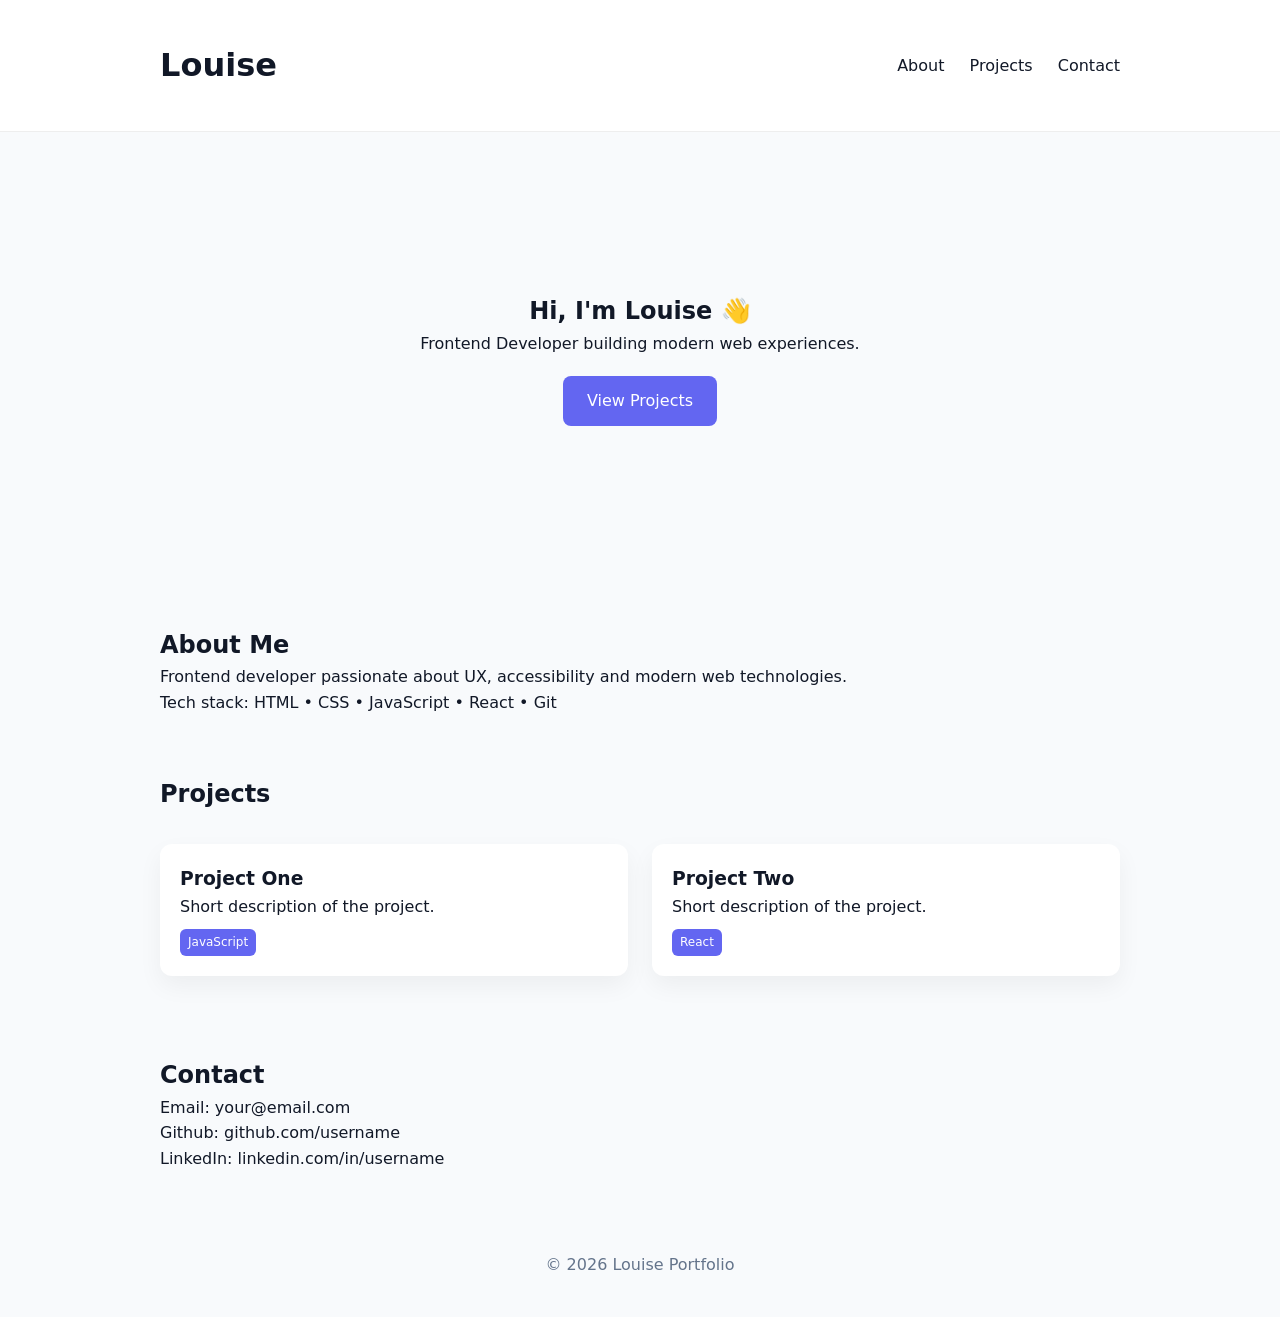
==== index.html @ fa5f1591 "Project setup" ====
<!DOCTYPE html>
<html lang="en">
<head>
<meta charset="UTF-8">
<meta name="viewport" content="width=device-width, initial-scale=1.0">
<title>Louise Portfolio</title>
<link rel="stylesheet" href="css/styles.css">
</head>
<body>

<header class="navbar">
  <div class="container nav-inner">
    <h1 class="logo">Louise</h1>
    <nav>
      <a href="#about">About</a>
      <a href="#projects">Projects</a>
      <a href="#contact">Contact</a>
    </nav>
  </div>
</header>

<section class="hero">
  <div class="container">
    <h2>Hi, I'm Louise 👋</h2>
    <p>Frontend Developer building modern web experiences.</p>
    <a href="#projects" class="btn">View Projects</a>
  </div>
</section>

<section id="about" class="about container">
  <h2>About Me</h2>
  <p>
  Frontend developer passionate about UX, accessibility and modern web technologies.
  </p>
  <p>Tech stack: HTML • CSS • JavaScript • React • Git</p>
</section>

<section id="projects" class="projects container">
<h2>Projects</h2>

<div class="project-grid">

<a class="project-card" href="projects/project1.html">
<h3>Project One</h3>
<p>Short description of the project.</p>
<span class="tag">JavaScript</span>
</a>

<a class="project-card" href="projects/project2.html">
<h3>Project Two</h3>
<p>Short description of the project.</p>
<span class="tag">React</span>
</a>

</div>

</section>

<section id="contact" class="contact container">
<h2>Contact</h2>
<p>Email: your@email.com</p>
<p>Github: github.com/username</p>
<p>LinkedIn: linkedin.com/in/username</p>
</section>

<footer class="footer">
<p>© 2026 Louise Portfolio</p>
</footer>

</body>
</html>
---- css/styles.css ----
:root{
--bg:#f8fafc;
--primary:#111827;
--accent:#6366f1;
--secondary:#64748b;
}

*{
box-sizing:border-box;
margin:0;
padding:0;
font-family:system-ui;
}

body{
background:var(--bg);
color:var(--primary);
line-height:1.6;
}

.container{
max-width:1000px;
margin:auto;
padding:40px 20px;
}

.navbar{
background:white;
border-bottom:1px solid #eee;
position:sticky;
top:0;
}

.nav-inner{
display:flex;
justify-content:space-between;
align-items:center;
}

nav a{
margin-left:20px;
text-decoration:none;
color:var(--primary);
}

.hero{
padding:120px 20px;
text-align:center;
}

.btn{
background:var(--accent);
color:white;
padding:12px 24px;
border-radius:8px;
text-decoration:none;
display:inline-block;
margin-top:20px;
}

.projects{
padding-top:20px;
}

.project-grid{
display:grid;
grid-template-columns:repeat(auto-fit,minmax(250px,1fr));
gap:24px;
margin-top:30px;
}

.project-card{
background:white;
padding:20px;
border-radius:12px;
text-decoration:none;
color:var(--primary);
box-shadow:0 10px 25px rgba(0,0,0,0.05);
transition:0.2s;
}

.project-card:hover{
transform:translateY(-5px);
}

.tag{
display:inline-block;
margin-top:10px;
font-size:12px;
background:var(--accent);
color:white;
padding:4px 8px;
border-radius:6px;
}

.footer{
text-align:center;
padding:40px;
color:var(--secondary);
}
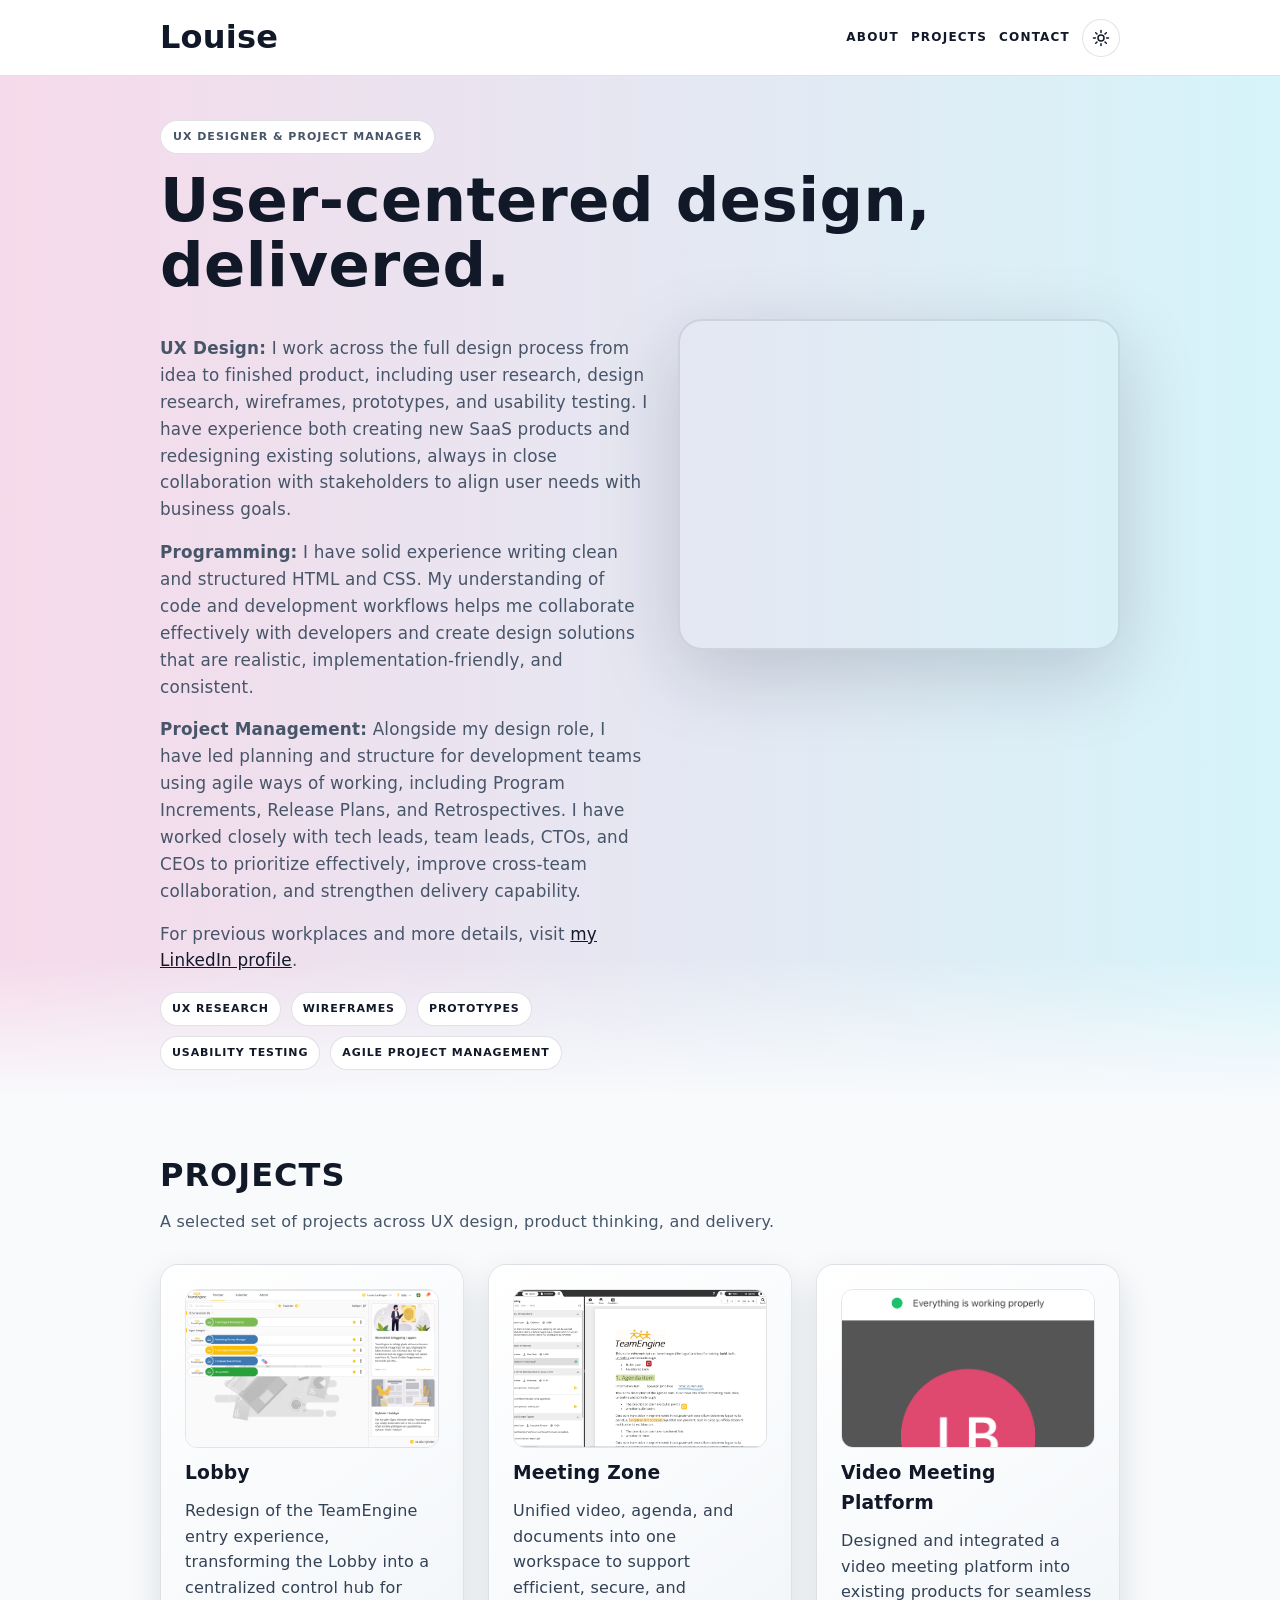
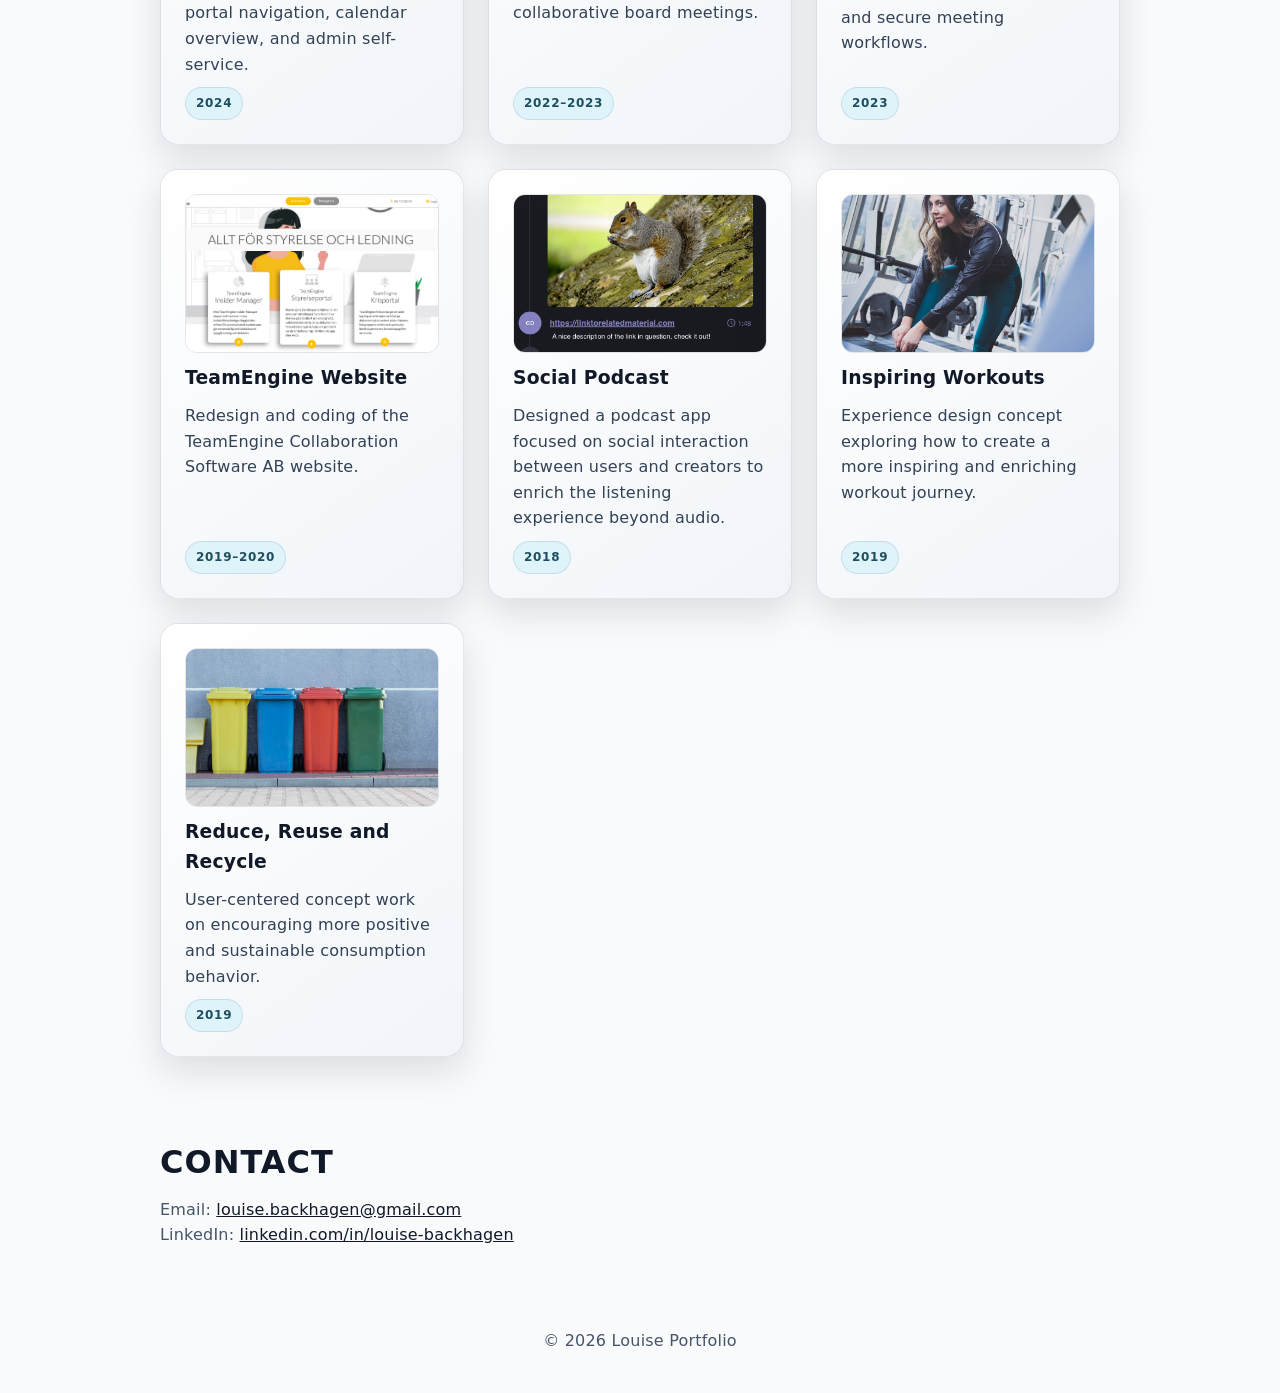
==== commit f04af3f0: "Lagt till innehåll från förra portfolion" ====
--- a/index.html
+++ b/index.html
@@ -1,72 +1,184 @@
+<!doctype html>
+<html lang="en">
+  <head>
+    <meta charset="UTF-8" />
+    <meta name="viewport" content="width=device-width, initial-scale=1.0" />
+    <title>Louise Portfolio</title>
+    <link rel="stylesheet" href="css/styles.css" />
+  </head>
+  <body>
+    <header class="navbar">
+      <div class="container nav-inner">
+        <h1 class="logo">Louise</h1>
+        <nav>
+          <a href="#about">About</a>
+          <a href="#projects">Projects</a>
+          <a href="#contact">Contact</a>
+          <button class="theme-toggle" id="themeToggle" aria-label="Toggle theme" type="button">
+            <svg class="icon icon-sun" viewBox="0 0 24 24" aria-hidden="true" focusable="false">
+              <circle cx="12" cy="12" r="4"></circle>
+              <path
+                d="M12 2v2.5M12 19.5V22M4.9 4.9l1.8 1.8M17.3 17.3l1.8 1.8M2 12h2.5M19.5 12H22M4.9 19.1l1.8-1.8M17.3 6.7l1.8-1.8"
+              ></path>
+            </svg>
+            <svg class="icon icon-moon" viewBox="0 0 24 24" aria-hidden="true" focusable="false">
+              <path d="M21 12.8A8.5 8.5 0 1 1 11.2 3a7 7 0 1 0 9.8 9.8Z"></path>
+            </svg>
+          </button>
+        </nav>
+      </div>
+    </header>
 
-<!DOCTYPE html>
-<html lang="en">
-<head>
-<meta charset="UTF-8">
-<meta name="viewport" content="width=device-width, initial-scale=1.0">
-<title>Louise Portfolio</title>
-<link rel="stylesheet" href="css/styles.css">
-</head>
-<body>
+    <section id="about" class="intro about">
+      <div class="container">
+        <div class="intro-head">
+          <p class="intro-kicker">UX Designer & Project Manager</p>
+          <h2>User-centered design, delivered.</h2>
+        </div>
 
-<header class="navbar">
-  <div class="container nav-inner">
-    <h1 class="logo">Louise</h1>
-    <nav>
-      <a href="#about">About</a>
-      <a href="#projects">Projects</a>
-      <a href="#contact">Contact</a>
-    </nav>
-  </div>
-</header>
+        <div class="intro-grid">
+          <div class="intro-copy">
+            <p>
+              <strong>UX Design:</strong> I work across the full design process from idea to finished product, including
+              user research, design research, wireframes, prototypes, and usability testing. I have experience both
+              creating new SaaS products and redesigning existing solutions, always in close collaboration with
+              stakeholders to align user needs with business goals.
+            </p>
+            <p>
+              <strong>Programming:</strong> I have solid experience writing clean and structured HTML and CSS. My
+              understanding of code and development workflows helps me collaborate effectively with developers and
+              create design solutions that are realistic, implementation-friendly, and consistent.
+            </p>
+            <p>
+              <strong>Project Management:</strong> Alongside my design role, I have led planning and structure for
+              development teams using agile ways of working, including Program Increments, Release Plans, and
+              Retrospectives. I have worked closely with tech leads, team leads, CTOs, and CEOs to prioritize
+              effectively, improve cross-team collaboration, and strengthen delivery capability.
+            </p>
+            <p>
+              For previous workplaces and more details, visit
+              <a href="https://www.linkedin.com/in/louise-backhagen/" target="_blank" rel="noopener noreferrer"
+                >my LinkedIn profile</a
+              >.
+            </p>
+            <div class="intro-stack" aria-label="Tech stack">
+              <span>UX Research</span>
+              <span>Wireframes</span>
+              <span>Prototypes</span>
+              <span>Usability Testing</span>
+              <span>Agile Project Management</span>
+            </div>
+          </div>
 
-<section class="hero">
-  <div class="container">
-    <h2>Hi, I'm Louise 👋</h2>
-    <p>Frontend Developer building modern web experiences.</p>
-    <a href="#projects" class="btn">View Projects</a>
-  </div>
-</section>
+          <div class="intro-banner">
+            <img src="images/louise-portrait.jpeg" alt="Portrait of Louise" />
+            <img src="images/portfolio-bg.jpg" alt="Portfolio background image" />
+            <img src="images/figma-user-flow.png" alt="User Flow Figma Screenshot" />
+            <img src="images/figma-ui-kit.png" alt="UI Kit Figma Screenshot" />
+            <img src="images/figma-diverge.png" alt="Diverge Figma Screenshot" />
+          </div>
+        </div>
+      </div>
+    </section>
 
-<section id="about" class="about container">
-  <h2>About Me</h2>
-  <p>
-  Frontend developer passionate about UX, accessibility and modern web technologies.
-  </p>
-  <p>Tech stack: HTML • CSS • JavaScript • React • Git</p>
-</section>
+    <section id="projects" class="projects container">
+      <h2>Projects</h2>
+      <p class="projects-intro">A selected set of projects across UX design, product thinking, and delivery.</p>
 
-<section id="projects" class="projects container">
-<h2>Projects</h2>
+      <div class="project-grid">
+        <a class="project-card" href="projects/lobby.html">
+          <img class="project-thumb" src="images/projects/lobby.png" alt="Lobby project thumbnail" />
+          <h3>Lobby</h3>
+          <p>
+            Redesign of the TeamEngine entry experience, transforming the Lobby into a centralized control hub for
+            portal navigation, calendar overview, and admin self-service.
+          </p>
+          <span class="tag">2024</span>
+        </a>
 
-<div class="project-grid">
+        <a class="project-card" href="projects/meeting-zone.html">
+          <img class="project-thumb" src="images/projects/meeting-zone.webp" alt="Meeting Zone project thumbnail" />
+          <h3>Meeting Zone</h3>
+          <p>
+            Unified video, agenda, and documents into one workspace to support efficient, secure, and collaborative
+            board meetings.
+          </p>
+          <span class="tag">2022–2023</span>
+        </a>
 
-<a class="project-card" href="projects/project1.html">
-<h3>Project One</h3>
-<p>Short description of the project.</p>
-<span class="tag">JavaScript</span>
-</a>
+        <a class="project-card" href="projects/video-meeting-platform.html">
+          <img
+            class="project-thumb"
+            src="images/projects/video-meeting-platform.png"
+            alt="Video Meeting Platform project thumbnail"
+          />
+          <h3>Video Meeting Platform</h3>
+          <p>
+            Designed and integrated a video meeting platform into existing products for seamless and secure meeting
+            workflows.
+          </p>
+          <span class="tag">2023</span>
+        </a>
 
-<a class="project-card" href="projects/project2.html">
-<h3>Project Two</h3>
-<p>Short description of the project.</p>
-<span class="tag">React</span>
-</a>
+        <a class="project-card" href="projects/teamengine-website.html">
+          <img
+            class="project-thumb"
+            src="images/projects/teamengine-website.png"
+            alt="TeamEngine Website project thumbnail"
+          />
+          <h3>TeamEngine Website</h3>
+          <p>Redesign and coding of the TeamEngine Collaboration Software AB website.</p>
+          <span class="tag">2019–2020</span>
+        </a>
 
-</div>
+        <a class="project-card" href="projects/social-podcast.html">
+          <img class="project-thumb" src="images/projects/social-podcast.png" alt="Social Podcast project thumbnail" />
+          <h3>Social Podcast</h3>
+          <p>
+            Designed a podcast app focused on social interaction between users and creators to enrich the listening
+            experience beyond audio.
+          </p>
+          <span class="tag">2018</span>
+        </a>
 
-</section>
+        <a class="project-card" href="projects/inspiring-workouts.html">
+          <img
+            class="project-thumb"
+            src="images/projects/inspiring-workouts.jpg"
+            alt="Inspiring Workouts project thumbnail"
+          />
+          <h3>Inspiring Workouts</h3>
+          <p>Experience design concept exploring how to create a more inspiring and enriching workout journey.</p>
+          <span class="tag">2019</span>
+        </a>
 
-<section id="contact" class="contact container">
-<h2>Contact</h2>
-<p>Email: your@email.com</p>
-<p>Github: github.com/username</p>
-<p>LinkedIn: linkedin.com/in/username</p>
-</section>
+        <a class="project-card" href="projects/reduce-reuse-recycle.html">
+          <img
+            class="project-thumb"
+            src="images/projects/reduce-reuse-recycle.jpg"
+            alt="Reduce, Reuse and Recycle project thumbnail"
+          />
+          <h3>Reduce, Reuse and Recycle</h3>
+          <p>User-centered concept work on encouraging more positive and sustainable consumption behavior.</p>
+          <span class="tag">2019</span>
+        </a>
+      </div>
+    </section>
 
-<footer class="footer">
-<p>© 2026 Louise Portfolio</p>
-</footer>
+    <section id="contact" class="contact container">
+      <h2>Contact</h2>
+      <p>Email: <a href="mailto:louise.backhagen@gmail.com">louise.backhagen@gmail.com</a></p>
+      <p>
+        LinkedIn:
+        <a href="https://www.linkedin.com/in/louise-backhagen/" target="_blank" rel="noopener noreferrer"
+          >linkedin.com/in/louise-backhagen</a
+        >
+      </p>
+    </section>
 
-</body>
+    <footer class="footer">
+      <p>© 2026 Louise Portfolio</p>
+    </footer>
+    <script src="js/main.js"></script>
+  </body>
 </html>
--- a/css/styles.css
+++ b/css/styles.css
@@ -1,101 +1,514 @@
-
-:root{
---bg:#f8fafc;
---primary:#111827;
---accent:#6366f1;
---secondary:#64748b;
-}
-
-*{
-box-sizing:border-box;
-margin:0;
-padding:0;
-font-family:system-ui;
-}
-
-body{
-background:var(--bg);
-color:var(--primary);
-line-height:1.6;
-}
-
-.container{
-max-width:1000px;
-margin:auto;
-padding:40px 20px;
-}
-
-.navbar{
-background:white;
-border-bottom:1px solid #eee;
-position:sticky;
-top:0;
-}
-
-.nav-inner{
-display:flex;
-justify-content:space-between;
-align-items:center;
-}
-
-nav a{
-margin-left:20px;
-text-decoration:none;
-color:var(--primary);
-}
-
-.hero{
-padding:120px 20px;
-text-align:center;
-}
-
-.btn{
-background:var(--accent);
-color:white;
-padding:12px 24px;
-border-radius:8px;
-text-decoration:none;
-display:inline-block;
-margin-top:20px;
-}
-
-.projects{
-padding-top:20px;
-}
-
-.project-grid{
-display:grid;
-grid-template-columns:repeat(auto-fit,minmax(250px,1fr));
-gap:24px;
-margin-top:30px;
-}
-
-.project-card{
-background:white;
-padding:20px;
-border-radius:12px;
-text-decoration:none;
-color:var(--primary);
-box-shadow:0 10px 25px rgba(0,0,0,0.05);
-transition:0.2s;
-}
-
-.project-card:hover{
-transform:translateY(-5px);
-}
-
-.tag{
-display:inline-block;
-margin-top:10px;
-font-size:12px;
-background:var(--accent);
-color:white;
-padding:4px 8px;
-border-radius:6px;
-}
-
-.footer{
-text-align:center;
-padding:40px;
-color:var(--secondary);
-}
+:root {
+  --bg: #f8fafc;
+  --surface: #ffffff;
+  --primary: #111827;
+  --accent-2: #06b6d4;
+  --tag-bg: #dff3fb;
+  --tag-text: #1f4f5f;
+  --secondary: #475569;
+  --nav-bg: rgba(255, 255, 255, 0.9);
+  --line: rgba(15, 23, 42, 0.12);
+  --hero-glow-a: rgba(236, 72, 153, 0.18);
+  --hero-glow-b: rgba(34, 211, 238, 0.16);
+  --banner-line: rgba(15, 23, 42, 0.1);
+  --banner-shadow: 0 24px 80px rgba(15, 23, 42, 0.18);
+  --card-bg: linear-gradient(145deg, #ffffff, #f1f5f9);
+  --card-line: rgba(15, 23, 42, 0.1);
+  --card-shadow: 0 14px 35px rgba(15, 23, 42, 0.12);
+  --project-copy: #334155;
+}
+
+body.theme-dark {
+  --bg: #09090b;
+  --surface: #111827;
+  --primary: #f8fafc;
+  --accent-2: #22d3ee;
+  --tag-bg: rgba(34, 211, 238, 0.2);
+  --tag-text: #bff6ff;
+  --secondary: #a1a1aa;
+  --nav-bg: rgba(9, 9, 11, 0.85);
+  --line: rgba(255, 255, 255, 0.1);
+  --hero-glow-a: rgba(236, 72, 153, 0.25);
+  --hero-glow-b: rgba(34, 211, 238, 0.2);
+  --banner-line: rgba(255, 255, 255, 0.15);
+  --banner-shadow: 0 24px 80px rgba(0, 0, 0, 0.45);
+  --card-bg: linear-gradient(145deg, rgba(17, 24, 39, 0.9), rgba(31, 41, 55, 0.8));
+  --card-line: rgba(255, 255, 255, 0.12);
+  --card-shadow: 0 14px 35px rgba(0, 0, 0, 0.28);
+  --project-copy: #d4d4d8;
+}
+
+* {
+  box-sizing: border-box;
+  margin: 0;
+  padding: 0;
+  font-family: system-ui;
+}
+
+body {
+  background: var(--bg);
+  color: var(--primary);
+  line-height: 1.6;
+  letter-spacing: 0.2px;
+}
+
+.container {
+  max-width: 1000px;
+  margin: auto;
+  padding: clamp(24px, 4vw, 40px) clamp(16px, 3vw, 20px);
+}
+
+.navbar {
+  background: var(--nav-bg);
+  backdrop-filter: blur(8px);
+  border-bottom: 1px solid var(--line);
+  position: sticky;
+  top: 0;
+  z-index: 10;
+}
+
+.navbar .container {
+  padding-top: 12px;
+  padding-bottom: 12px;
+}
+
+.nav-inner {
+  display: flex;
+  justify-content: space-between;
+  align-items: center;
+  gap: 12px;
+  flex-wrap: wrap;
+}
+
+nav {
+  display: flex;
+  align-items: center;
+  justify-content: flex-end;
+  gap: 12px;
+  flex-wrap: wrap;
+}
+
+nav a {
+  text-decoration: none;
+  color: var(--primary);
+  font-weight: 600;
+  text-transform: uppercase;
+  font-size: 12px;
+  letter-spacing: 1.2px;
+}
+
+.theme-toggle {
+  width: 38px;
+  height: 38px;
+  display: inline-flex;
+  align-items: center;
+  justify-content: center;
+  position: relative;
+  border-radius: 999px;
+  border: 1px solid var(--line);
+  background: var(--surface);
+  color: var(--primary);
+  line-height: 0;
+  cursor: pointer;
+}
+
+.theme-toggle .icon {
+  width: 18px;
+  height: 18px;
+  fill: none;
+  stroke: currentColor;
+  stroke-width: 2;
+  stroke-linecap: round;
+  stroke-linejoin: round;
+  position: absolute;
+  transition: opacity 0.2s ease;
+}
+
+.theme-toggle .icon-moon {
+  opacity: 0;
+}
+
+body.theme-dark .theme-toggle .icon-sun {
+  opacity: 0;
+}
+
+body.theme-dark .theme-toggle .icon-moon {
+  opacity: 1;
+}
+
+.intro {
+  position: relative;
+  background: linear-gradient(to left, var(--hero-glow-b) 0%, var(--hero-glow-a) 100%);
+}
+
+.intro .container {
+  position: relative;
+  z-index: 1;
+  padding-top: clamp(22px, 4vw, 44px);
+  padding-bottom: clamp(16px, 3vw, 28px);
+}
+
+.intro::after {
+  content: "";
+  position: absolute;
+  left: 0;
+  right: 0;
+  bottom: 0;
+  height: 140px;
+  background: linear-gradient(to bottom, rgba(255, 255, 255, 0), var(--bg));
+  pointer-events: none;
+}
+
+.intro-grid {
+  display: grid;
+  grid-template-columns: 1.05fr 0.95fr;
+  gap: 30px;
+  align-items: start;
+}
+
+.intro-head {
+  margin-bottom: 20px;
+}
+
+.intro-kicker {
+  display: inline-block;
+  padding: 7px 12px;
+  border-radius: 999px;
+  background: var(--surface);
+  border: 1px solid var(--line);
+  font-size: 11px;
+  font-weight: 800;
+  letter-spacing: 1px;
+  text-transform: uppercase;
+}
+
+.intro-head h2 {
+  font-size: clamp(2rem, 5.2vw, 3.8rem);
+  line-height: 1.08;
+  font-weight: 900;
+  letter-spacing: 0.5px;
+  margin-top: 14px;
+}
+
+.intro-copy p {
+  margin-top: 16px;
+  color: var(--secondary);
+  font-size: clamp(0.98rem, 1.8vw, 1.05rem);
+  max-width: 68ch;
+}
+
+.intro-stack {
+  display: flex;
+  flex-wrap: wrap;
+  gap: 10px;
+  margin-top: 18px;
+}
+
+.intro-stack span {
+  padding: 7px 11px;
+  border-radius: 999px;
+  font-size: 11px;
+  font-weight: 800;
+  letter-spacing: 0.9px;
+  text-transform: uppercase;
+  background: var(--surface);
+  border: 1px solid var(--line);
+}
+
+.intro-banner {
+  --slide-count: 2;
+  --slide-duration: 3s;
+  position: relative;
+  min-height: 320px;
+  border-radius: 24px;
+  overflow: hidden;
+  border: 2px solid var(--banner-line);
+  box-shadow: var(--banner-shadow);
+  aspect-ratio: 4 / 3;
+}
+
+.intro-banner img {
+  position: absolute;
+  inset: 0;
+  width: 100%;
+  height: 100%;
+  object-fit: cover;
+  opacity: 0;
+  animation: intro-banner-rotate calc(var(--slide-count) * var(--slide-duration)) infinite;
+}
+
+.intro-banner img:first-child {
+  animation-delay: 0s;
+}
+
+.intro-banner img:nth-child(2) {
+  animation-delay: calc(var(--slide-duration) * 1);
+}
+
+@keyframes intro-banner-rotate {
+  0%,
+  45% {
+    opacity: 1;
+  }
+
+  55%,
+  100% {
+    opacity: 0;
+  }
+}
+
+@media (prefers-reduced-motion: reduce) {
+  .intro-banner img {
+    animation: none;
+  }
+
+  .intro-banner img:not(:first-child) {
+    display: none;
+  }
+}
+
+.projects {
+  padding-top: 52px;
+}
+
+.projects-intro {
+  color: var(--secondary);
+  margin-top: 6px;
+  margin-bottom: 16px;
+}
+
+.project-page {
+  padding-top: 20px;
+}
+
+.project-back {
+  color: var(--primary);
+  text-decoration: none;
+  font-weight: 700;
+  letter-spacing: 0.3px;
+}
+
+.project-hero {
+  margin-top: 16px;
+  border-radius: 18px;
+  overflow: hidden;
+  border: 1px solid var(--line);
+  box-shadow: var(--card-shadow);
+}
+
+.project-hero img {
+  width: 100%;
+  max-height: 420px;
+  object-fit: cover;
+  display: block;
+}
+
+.project-page h1 {
+  margin-top: 16px;
+  font-size: clamp(1.8rem, 4vw, 2.7rem);
+  line-height: 1.1;
+}
+
+.project-content {
+  margin-top: 8px;
+  display: grid;
+  gap: 14px;
+}
+
+.project-content h3 {
+  font-size: 1.05rem;
+  letter-spacing: 0.3px;
+}
+
+.project-content h4 {
+  font-size: 0.98rem;
+}
+
+.project-content p {
+  color: var(--secondary);
+}
+
+.project-content ul {
+  padding-left: 20px;
+  color: var(--secondary);
+}
+
+.project-content li + li {
+  margin-top: 6px;
+}
+
+.project-content .intro-stack {
+  gap: 8px;
+  margin-top: 0;
+}
+
+.project-content .intro-stack span {
+  padding: 5px 9px;
+  font-size: 10px;
+  letter-spacing: 0.7px;
+  background: var(--surface);
+  color: var(--primary);
+  border-color: var(--line);
+}
+
+.project-content .intro-stack span:first-child {
+  background: var(--tag-bg);
+  color: var(--tag-text);
+  border-color: var(--card-line);
+}
+
+.project-outcome {
+  background: var(--card-bg);
+  border: 1px solid var(--card-line);
+  border-radius: 12px;
+  padding: 12px 14px;
+}
+
+.project-nav {
+  margin-top: 26px;
+  display: flex;
+  justify-content: space-between;
+  gap: 12px;
+  flex-wrap: wrap;
+}
+
+.project-nav a {
+  color: var(--primary);
+  text-decoration: none;
+  border: 1px solid var(--line);
+  background: var(--surface);
+  border-radius: 999px;
+  padding: 8px 14px;
+  font-weight: 700;
+}
+
+.projects h2,
+.contact h2 {
+  font-size: 2rem;
+  margin-bottom: 8px;
+  text-transform: uppercase;
+  letter-spacing: 1px;
+}
+
+.about p,
+.contact p {
+  color: var(--secondary);
+}
+
+.contact a,
+.intro-copy a {
+  color: var(--primary);
+  word-break: break-word;
+}
+
+.project-grid {
+  display: grid;
+  grid-template-columns: repeat(auto-fit, minmax(250px, 1fr));
+  gap: 24px;
+  margin-top: 30px;
+}
+
+.project-card {
+  background: var(--card-bg);
+  padding: 24px;
+  border-radius: 18px;
+  text-decoration: none;
+  color: var(--primary);
+  border: 1px solid var(--card-line);
+  box-shadow: var(--card-shadow);
+  display: flex;
+  flex-direction: column;
+  gap: 10px;
+  transition: 0.2s;
+}
+
+.project-thumb {
+  width: 100%;
+  aspect-ratio: 16 / 10;
+  object-fit: cover;
+  border-radius: 12px;
+  border: 1px solid var(--card-line);
+}
+
+.project-card:hover {
+  transform: translateY(-6px) scale(1.01);
+  border-color: rgba(34, 211, 238, 0.6);
+}
+
+.project-card p {
+  color: var(--project-copy);
+}
+
+.tag {
+  display: inline-block;
+  width: fit-content;
+  align-self: flex-start;
+  margin-top: auto;
+  font-size: 12px;
+  background: var(--tag-bg);
+  color: var(--tag-text);
+  border: 1px solid var(--card-line);
+  padding: 6px 10px;
+  border-radius: 999px;
+  font-weight: 700;
+  text-transform: uppercase;
+  letter-spacing: 0.7px;
+}
+
+.footer {
+  text-align: center;
+  padding: 40px;
+  color: var(--secondary);
+}
+
+@media (max-width: 900px) {
+  .intro-grid {
+    grid-template-columns: 1fr;
+  }
+
+  .intro-banner {
+    min-height: 280px;
+  }
+}
+
+@media (max-width: 700px) {
+  .nav-inner {
+    justify-content: center;
+  }
+
+  nav {
+    justify-content: center;
+  }
+
+  .theme-toggle {
+    width: 36px;
+    height: 36px;
+  }
+
+  .intro .container {
+    padding-top: 30px;
+  }
+
+  .intro-banner {
+    min-height: 220px;
+  }
+}
+
+@media (max-width: 540px) {
+  .intro h2 {
+    line-height: 1.15;
+  }
+
+  .projects h2,
+  .contact h2 {
+    font-size: 1.65rem;
+  }
+
+  .project-card {
+    padding: 18px;
+  }
+
+  .project-nav {
+    flex-direction: column;
+  }
+}
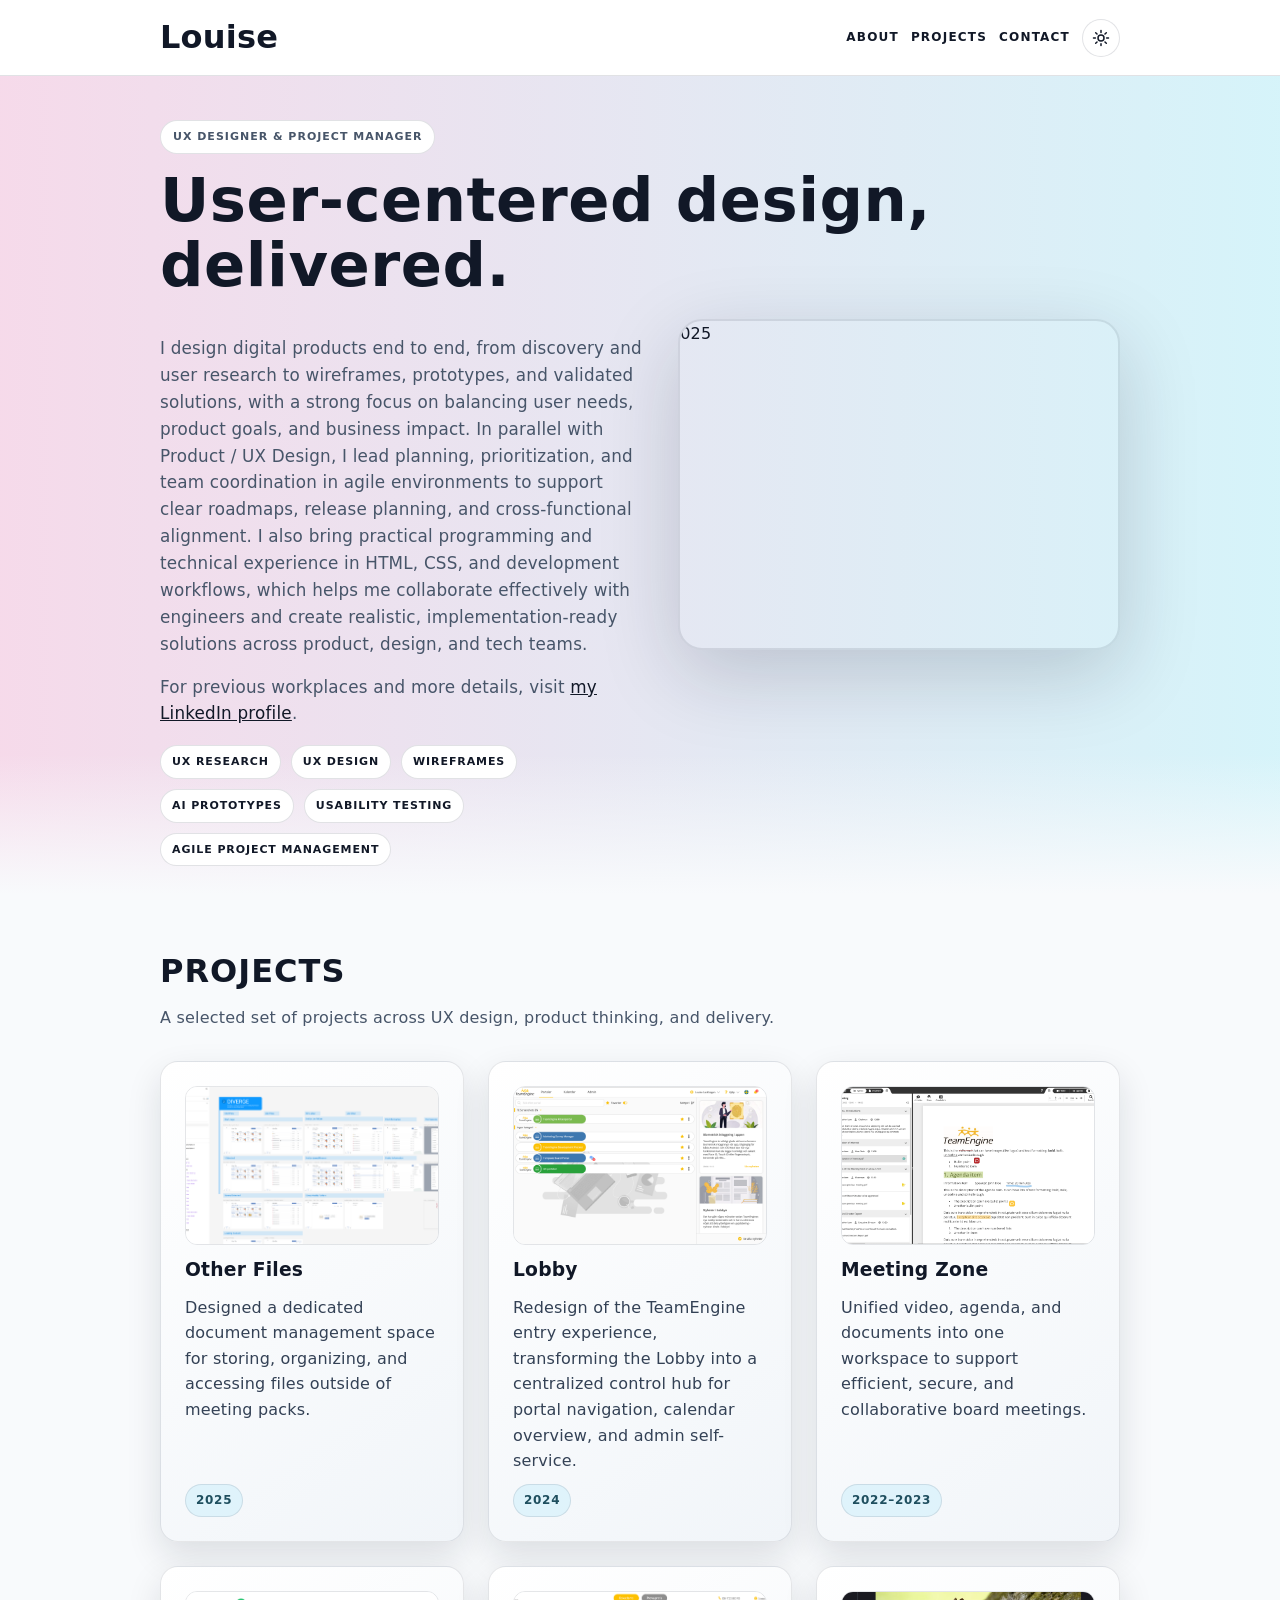
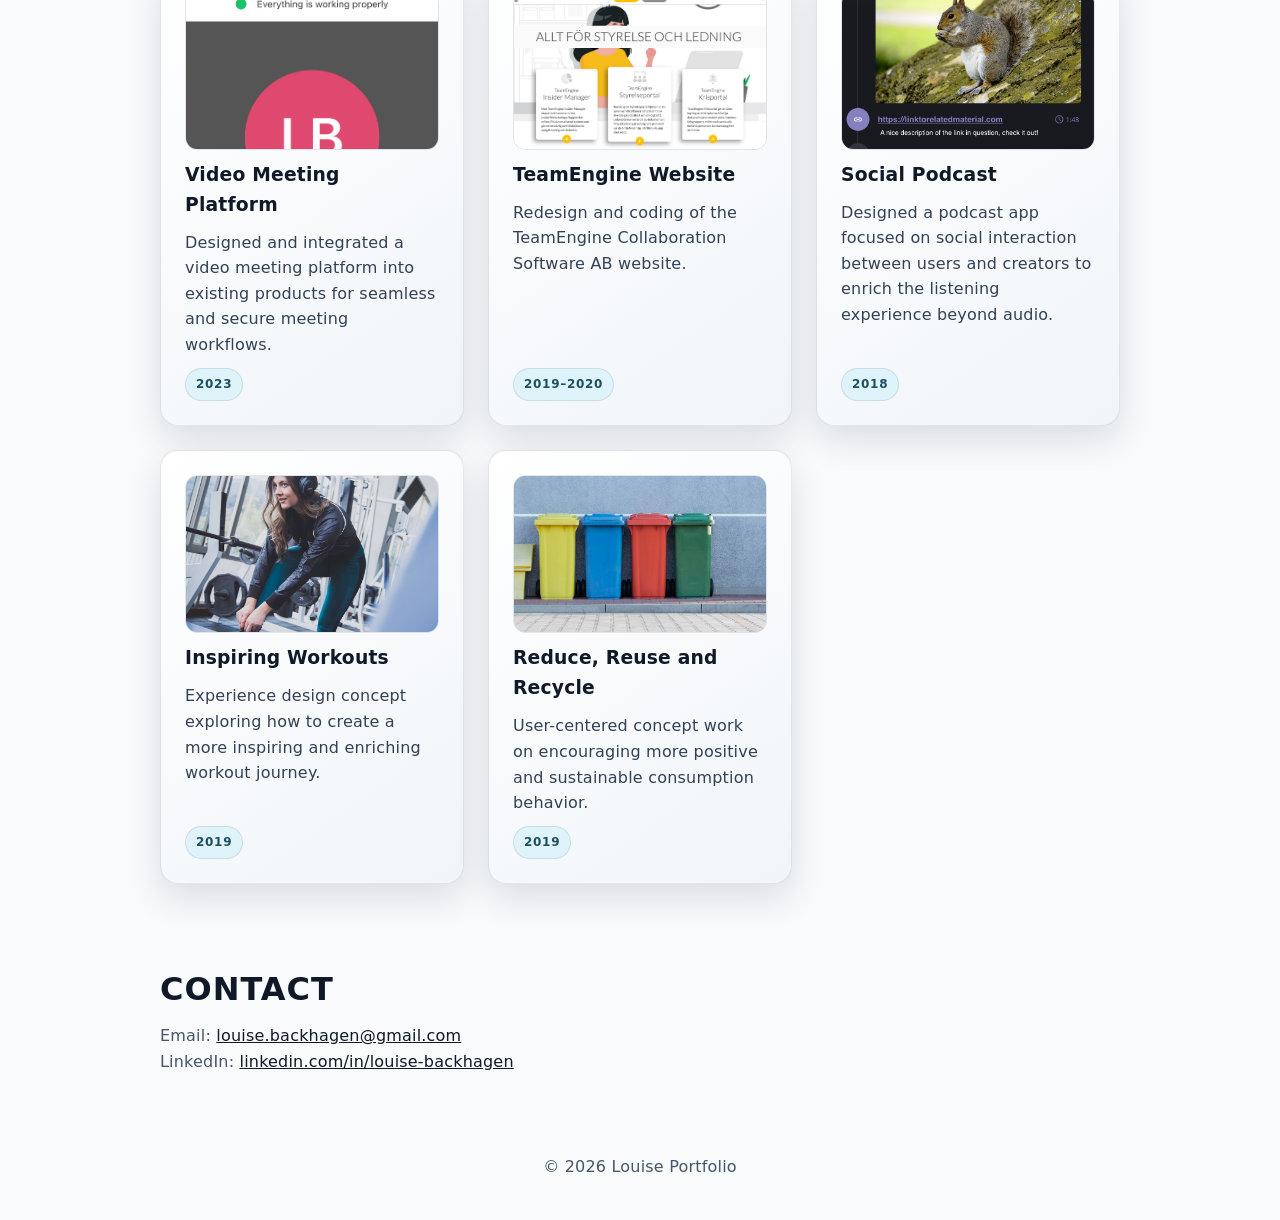
==== commit d69980ac: "Added Other files project" ====
--- a/index.html
+++ b/index.html
@@ -39,21 +39,13 @@
         <div class="intro-grid">
           <div class="intro-copy">
             <p>
-              <strong>UX Design:</strong> I work across the full design process from idea to finished product, including
-              user research, design research, wireframes, prototypes, and usability testing. I have experience both
-              creating new SaaS products and redesigning existing solutions, always in close collaboration with
-              stakeholders to align user needs with business goals.
-            </p>
-            <p>
-              <strong>Programming:</strong> I have solid experience writing clean and structured HTML and CSS. My
-              understanding of code and development workflows helps me collaborate effectively with developers and
-              create design solutions that are realistic, implementation-friendly, and consistent.
-            </p>
-            <p>
-              <strong>Project Management:</strong> Alongside my design role, I have led planning and structure for
-              development teams using agile ways of working, including Program Increments, Release Plans, and
-              Retrospectives. I have worked closely with tech leads, team leads, CTOs, and CEOs to prioritize
-              effectively, improve cross-team collaboration, and strengthen delivery capability.
+              I design digital products end to end, from discovery and user research to wireframes, prototypes, and
+              validated solutions, with a strong focus on balancing user needs, product goals, and business impact. In
+              parallel with Product / UX Design, I lead planning, prioritization, and team coordination in agile
+              environments to support clear roadmaps, release planning, and cross-functional alignment. I also bring
+              practical programming and technical experience in HTML, CSS, and development workflows, which helps me
+              collaborate effectively with engineers and create realistic, implementation-ready solutions across
+              product, design, and tech teams.
             </p>
             <p>
               For previous workplaces and more details, visit
@@ -63,8 +55,9 @@
             </p>
             <div class="intro-stack" aria-label="Tech stack">
               <span>UX Research</span>
+              <span>UX Design</span>
               <span>Wireframes</span>
-              <span>Prototypes</span>
+              <span>AI Prototypes</span>
               <span>Usability Testing</span>
               <span>Agile Project Management</span>
             </div>
@@ -74,7 +67,7 @@
             <img src="images/louise-portrait.jpeg" alt="Portrait of Louise" />
             <img src="images/portfolio-bg.jpg" alt="Portfolio background image" />
             <img src="images/figma-user-flow.png" alt="User Flow Figma Screenshot" />
-            <img src="images/figma-ui-kit.png" alt="UI Kit Figma Screenshot" />
+            025 <img src="images/figma-ui-kit.png" alt="UI Kit Figma Screenshot" />
             <img src="images/figma-diverge.png" alt="Diverge Figma Screenshot" />
           </div>
         </div>
@@ -86,6 +79,15 @@
       <p class="projects-intro">A selected set of projects across UX design, product thinking, and delivery.</p>
 
       <div class="project-grid">
+        <a class="project-card" href="projects/other-files.html">
+          <img class="project-thumb" src="images/figma-ui-kit.png" alt="Other Files project thumbnail" />
+          <h3>Other Files</h3>
+          <p>
+            Designed a dedicated document management space for storing, organizing, and accessing files outside of
+            meeting packs.
+          </p>
+          <span class="tag">2025</span>
+        </a>
         <a class="project-card" href="projects/lobby.html">
           <img class="project-thumb" src="images/projects/lobby.png" alt="Lobby project thumbnail" />
           <h3>Lobby</h3>
--- a/css/styles.css
+++ b/css/styles.css
@@ -216,7 +216,7 @@
 }
 
 .intro-banner {
-  --slide-count: 2;
+  --slide-count: 5;
   --slide-duration: 3s;
   position: relative;
   min-height: 320px;
@@ -237,7 +237,7 @@
   animation: intro-banner-rotate calc(var(--slide-count) * var(--slide-duration)) infinite;
 }
 
-.intro-banner img:first-child {
+.intro-banner img:nth-child(1) {
   animation-delay: 0s;
 }
 
@@ -245,13 +245,25 @@
   animation-delay: calc(var(--slide-duration) * 1);
 }
 
+.intro-banner img:nth-child(3) {
+  animation-delay: calc(var(--slide-duration) * 2);
+}
+
+.intro-banner img:nth-child(4) {
+  animation-delay: calc(var(--slide-duration) * 3);
+}
+
+.intro-banner img:nth-child(5) {
+  animation-delay: calc(var(--slide-duration) * 4);
+}
+
 @keyframes intro-banner-rotate {
   0%,
-  45% {
+  15% {
     opacity: 1;
   }
 
-  55%,
+  20%,
   100% {
     opacity: 0;
   }
@@ -313,6 +325,21 @@
   margin-top: 8px;
   display: grid;
   gap: 14px;
+}
+
+.project-gallery {
+  display: grid;
+  grid-template-columns: repeat(3, minmax(0, 1fr));
+  gap: 10px;
+}
+
+.project-gallery img {
+  width: 100%;
+  border-radius: 12px;
+  border: 1px solid var(--line);
+  box-shadow: var(--card-shadow);
+  object-fit: cover;
+  display: block;
 }
 
 .project-content h3 {
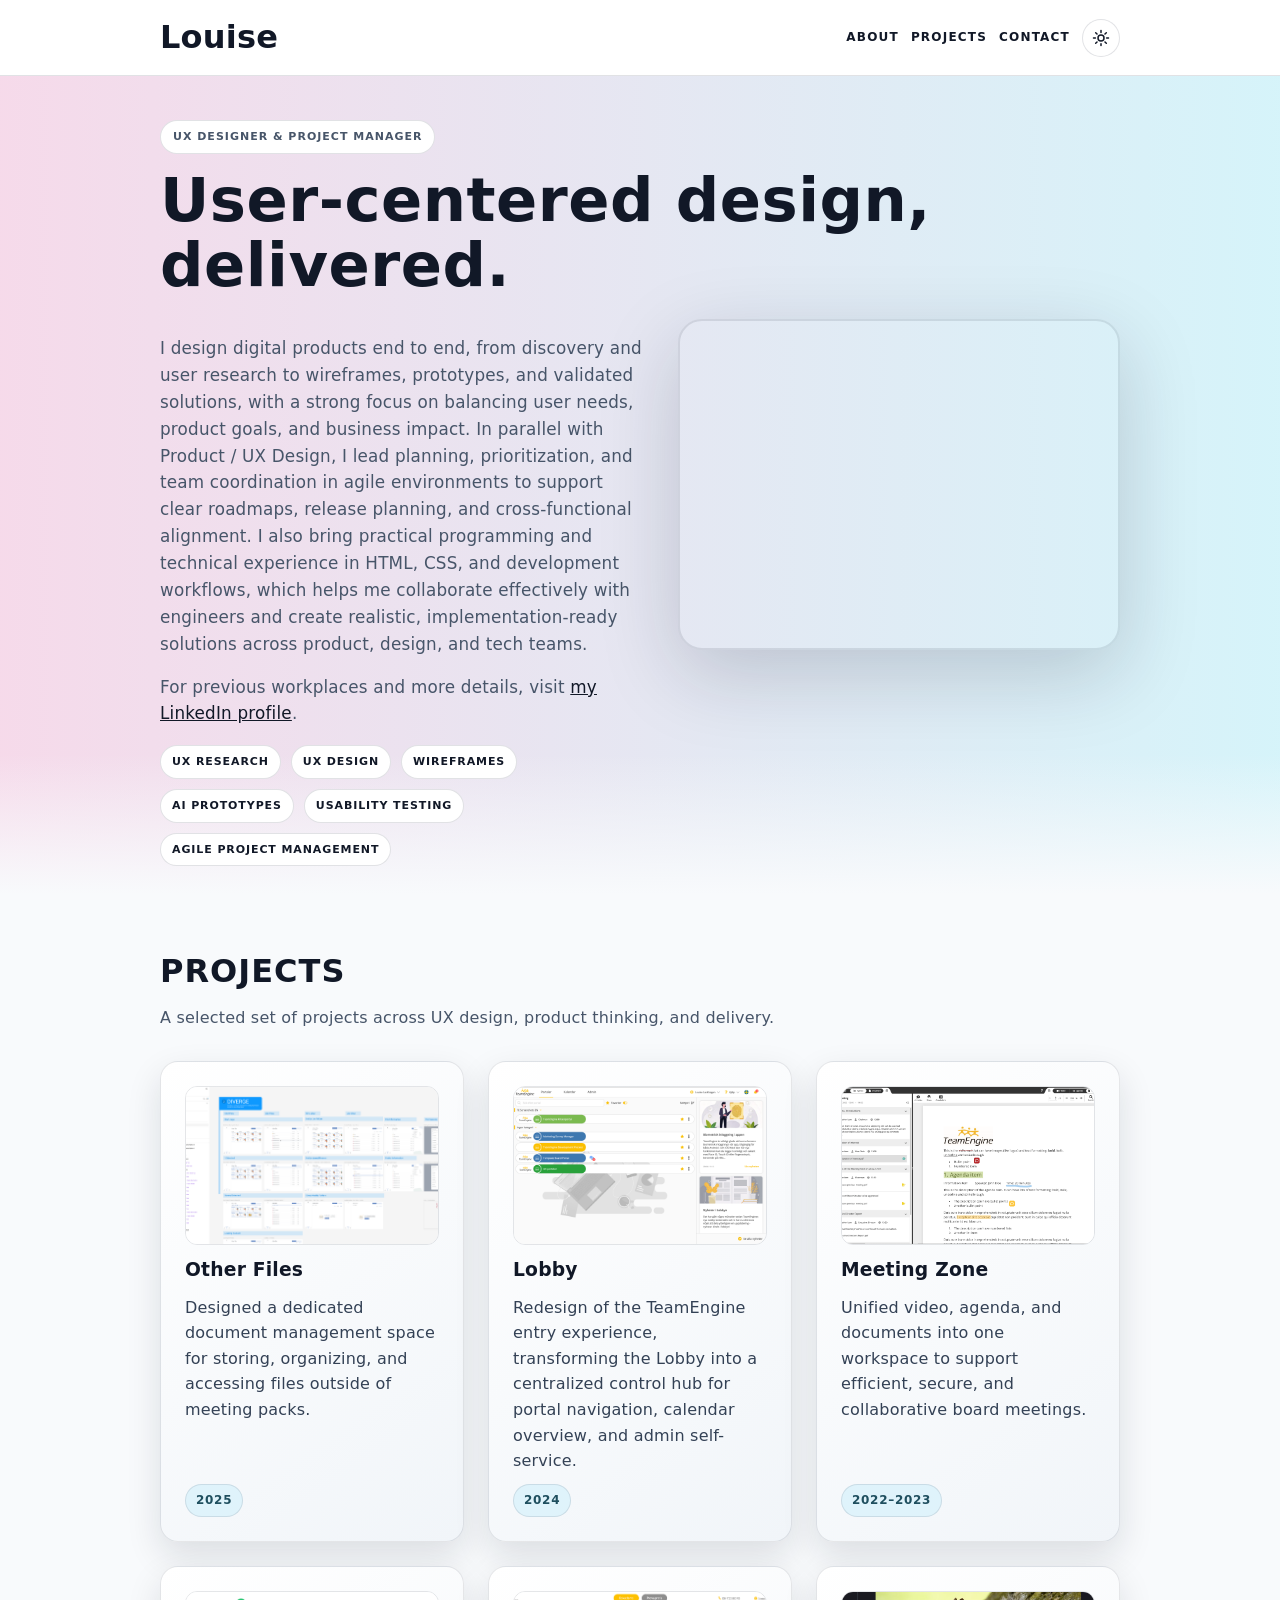
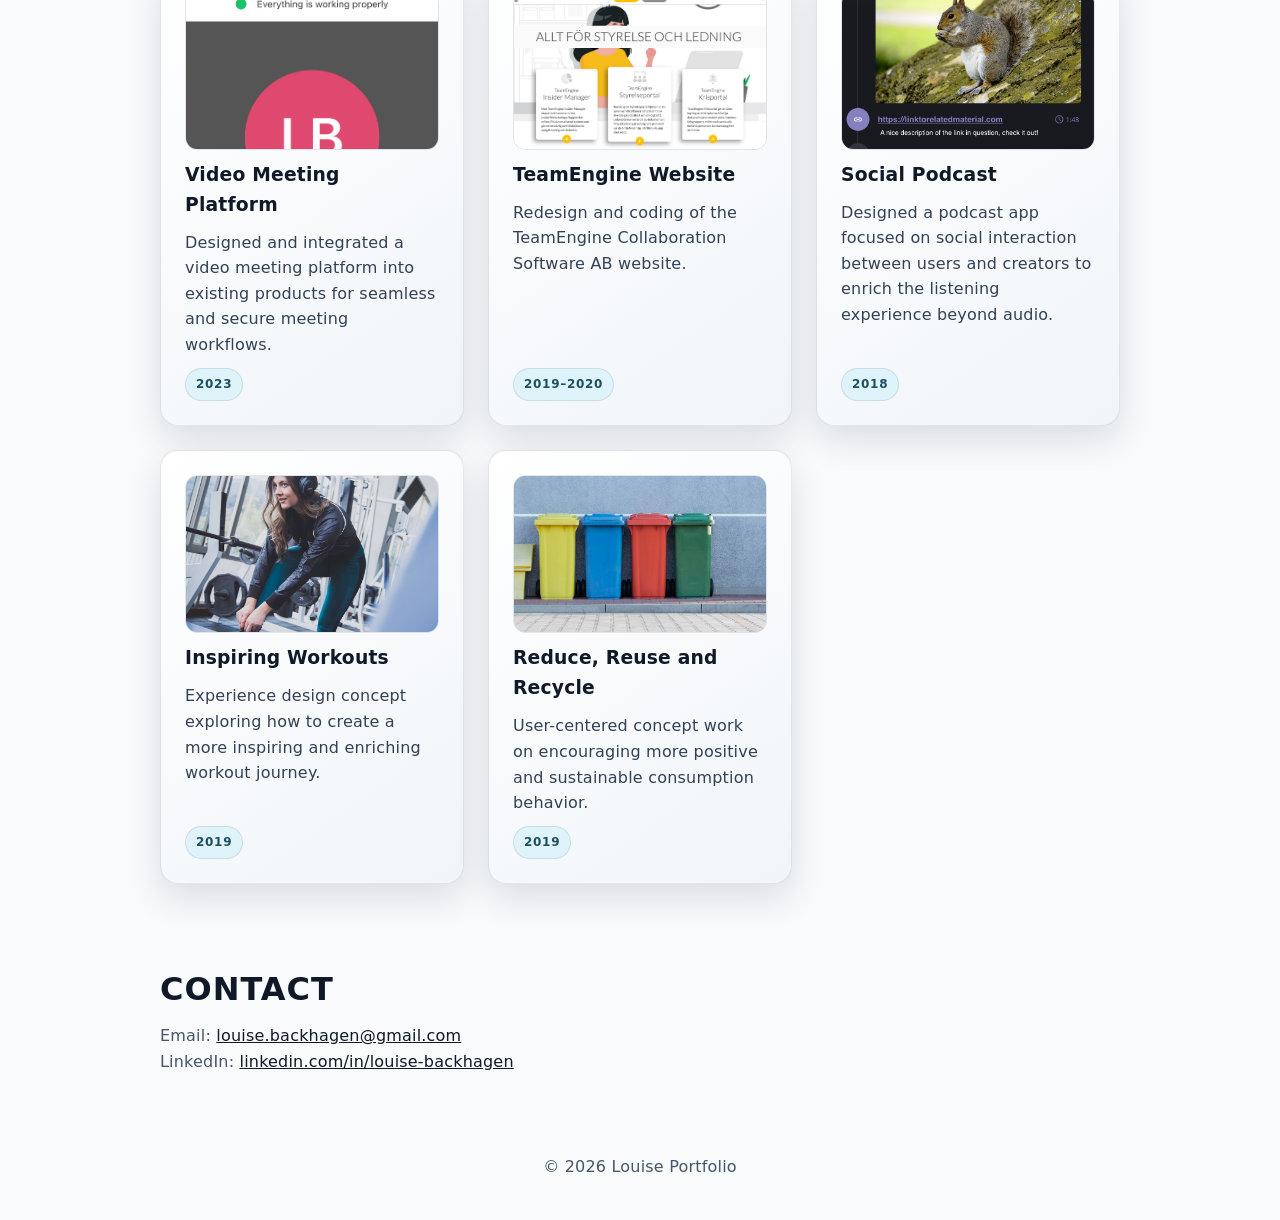
==== commit e3ba64f0: "deleted number in portofolio picture" ====
--- a/index.html
+++ b/index.html
@@ -67,7 +67,7 @@
             <img src="images/louise-portrait.jpeg" alt="Portrait of Louise" />
             <img src="images/portfolio-bg.jpg" alt="Portfolio background image" />
             <img src="images/figma-user-flow.png" alt="User Flow Figma Screenshot" />
-            025 <img src="images/figma-ui-kit.png" alt="UI Kit Figma Screenshot" />
+            <img src="images/figma-ui-kit.png" alt="UI Kit Figma Screenshot" />
             <img src="images/figma-diverge.png" alt="Diverge Figma Screenshot" />
           </div>
         </div>
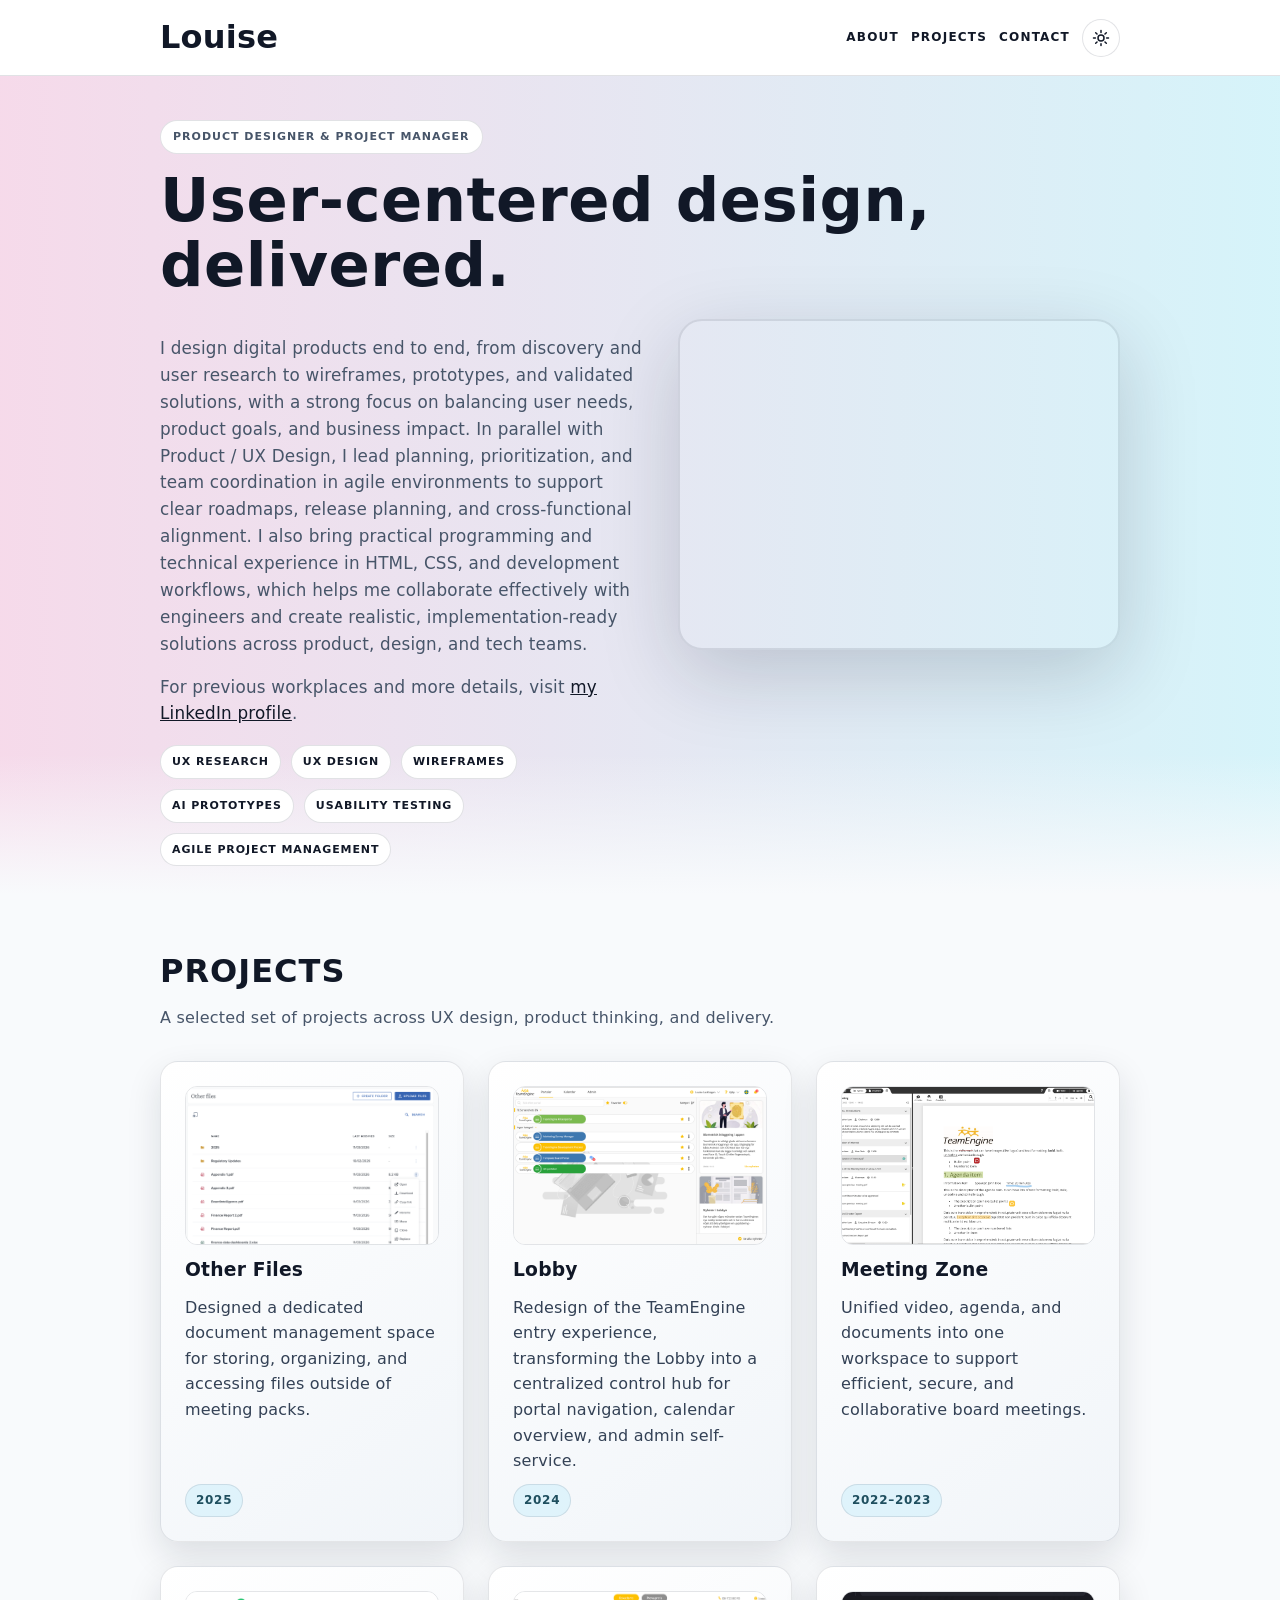
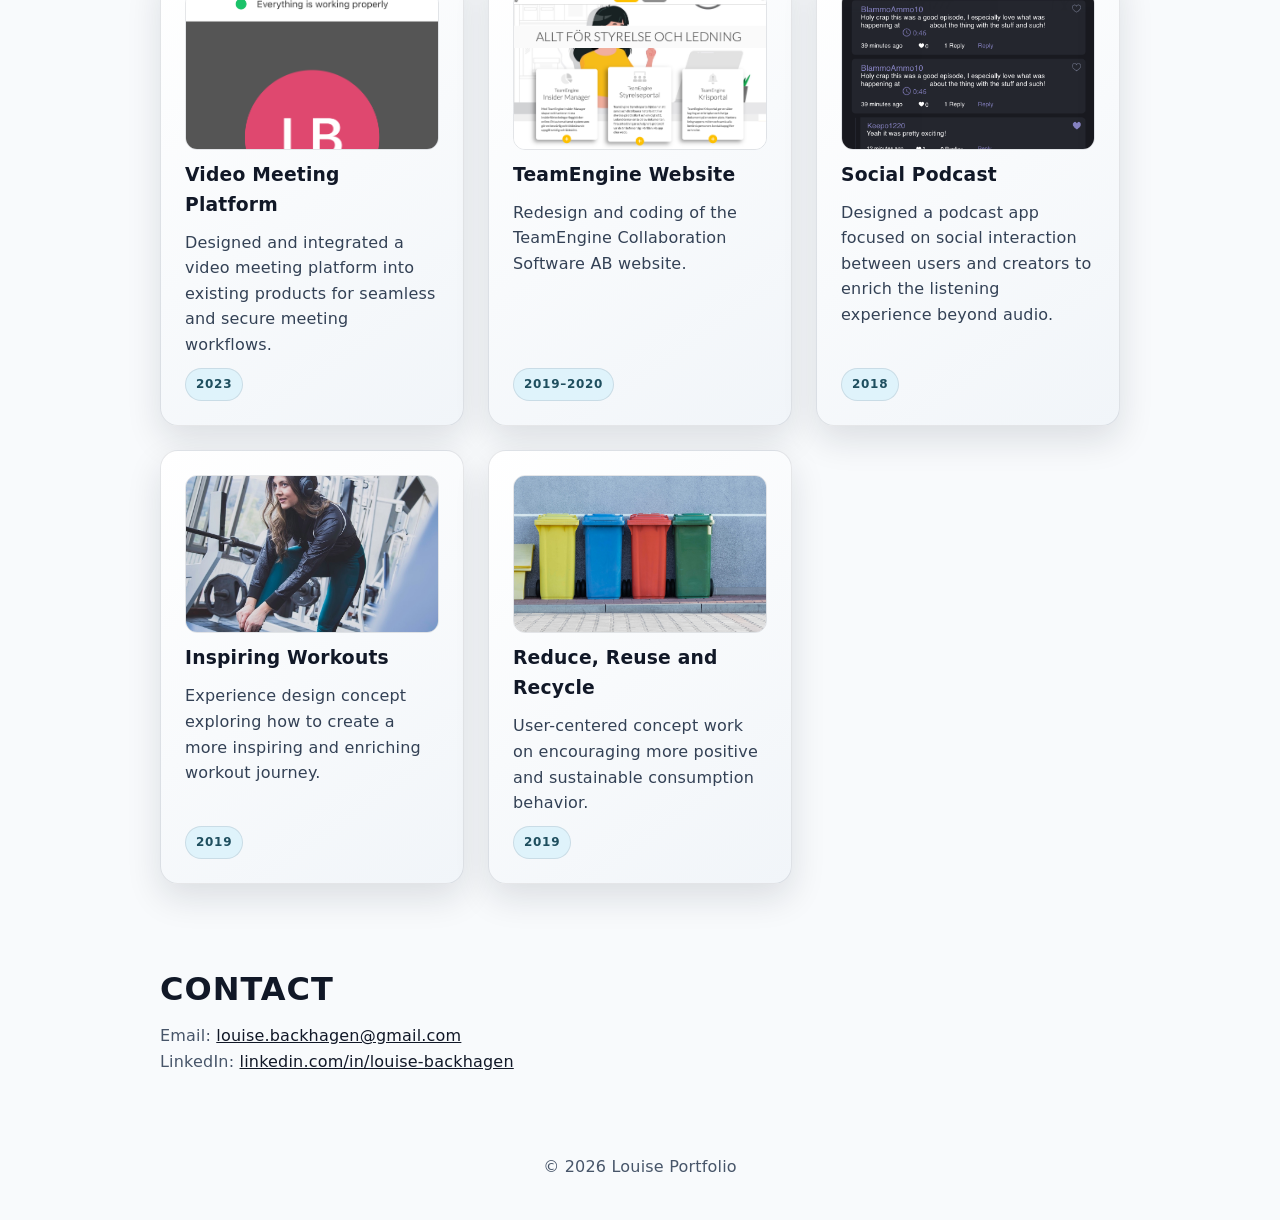
==== commit ba5bd880: "Ändrat content på projekt sidorna" ====
--- a/index.html
+++ b/index.html
@@ -9,7 +9,7 @@
   <body>
     <header class="navbar">
       <div class="container nav-inner">
-        <h1 class="logo">Louise</h1>
+        <h1 class="logo"><a href="index.html">Louise</a></h1>
         <nav>
           <a href="#about">About</a>
           <a href="#projects">Projects</a>
@@ -32,7 +32,7 @@
     <section id="about" class="intro about">
       <div class="container">
         <div class="intro-head">
-          <p class="intro-kicker">UX Designer & Project Manager</p>
+          <p class="intro-kicker">Product Designer & Project Manager</p>
           <h2>User-centered design, delivered.</h2>
         </div>
 
@@ -80,7 +80,11 @@
 
       <div class="project-grid">
         <a class="project-card" href="projects/other-files.html">
-          <img class="project-thumb" src="images/figma-ui-kit.png" alt="Other Files project thumbnail" />
+          <img
+            class="project-thumb crop-top"
+            src="images/other-files-menu-open.png"
+            alt="Other Files project thumbnail"
+          />
           <h3>Other Files</h3>
           <p>
             Designed a dedicated document management space for storing, organizing, and accessing files outside of
@@ -134,7 +138,7 @@
         </a>
 
         <a class="project-card" href="projects/social-podcast.html">
-          <img class="project-thumb" src="images/projects/social-podcast.png" alt="Social Podcast project thumbnail" />
+          <img class="project-thumb" src="images/podcast2.png" alt="Social Podcast project thumbnail" />
           <h3>Social Podcast</h3>
           <p>
             Designed a podcast app focused on social interaction between users and creators to enrich the listening
--- a/css/styles.css
+++ b/css/styles.css
@@ -97,6 +97,21 @@
   letter-spacing: 1.2px;
 }
 
+.logo a {
+  color: inherit;
+  text-decoration: none;
+}
+
+.navbar a,
+.navbar .theme-toggle {
+  transition: opacity 0.2s ease;
+}
+
+.navbar a:hover,
+.navbar .theme-toggle:hover {
+  opacity: 0.8;
+}
+
 .theme-toggle {
   width: 38px;
   height: 38px;
@@ -310,9 +325,28 @@
 
 .project-hero img {
   width: 100%;
-  max-height: 420px;
+  height: clamp(240px, 45vw, 420px);
   object-fit: cover;
   display: block;
+}
+
+.project-hero img.contain-full {
+  object-fit: contain;
+  object-position: center;
+  background: var(--surface);
+}
+
+.project-hero.hero-fit-width {
+  width: fit-content;
+  max-width: 100%;
+}
+
+.project-hero img.hero-natural-width {
+  width: auto;
+  max-width: 100%;
+  height: clamp(240px, 45vw, 420px);
+  object-fit: cover;
+  margin: 0;
 }
 
 .project-page h1 {
@@ -342,8 +376,40 @@
   display: block;
 }
 
+.meeting-zone-gallery {
+  grid-template-columns: minmax(0, 2.4fr) minmax(0, 1fr);
+  align-items: stretch;
+}
+
+.meeting-zone-gallery img:first-child {
+  width: auto;
+  max-width: 100%;
+  height: clamp(180px, 24vw, 260px);
+  object-fit: contain;
+  justify-self: start;
+}
+
+.meeting-zone-gallery img:last-child {
+  width: auto;
+  max-width: 100%;
+  height: clamp(180px, 24vw, 260px);
+  object-fit: cover;
+  justify-self: end;
+}
+
+.project-video video {
+  width: 100%;
+  max-width: 304px;
+  border-radius: 12px;
+  border: 1px solid var(--line);
+  box-shadow: var(--card-shadow);
+  display: block;
+  margin: 0 auto;
+}
+
 .project-content h3 {
-  font-size: 1.05rem;
+  font-size: clamp(1.22rem, 2.2vw, 1.45rem);
+  font-weight: 800;
   letter-spacing: 0.3px;
 }
 
@@ -455,6 +521,10 @@
   object-fit: cover;
   border-radius: 12px;
   border: 1px solid var(--card-line);
+}
+
+.crop-top {
+  object-position: top center;
 }
 
 .project-card:hover {
